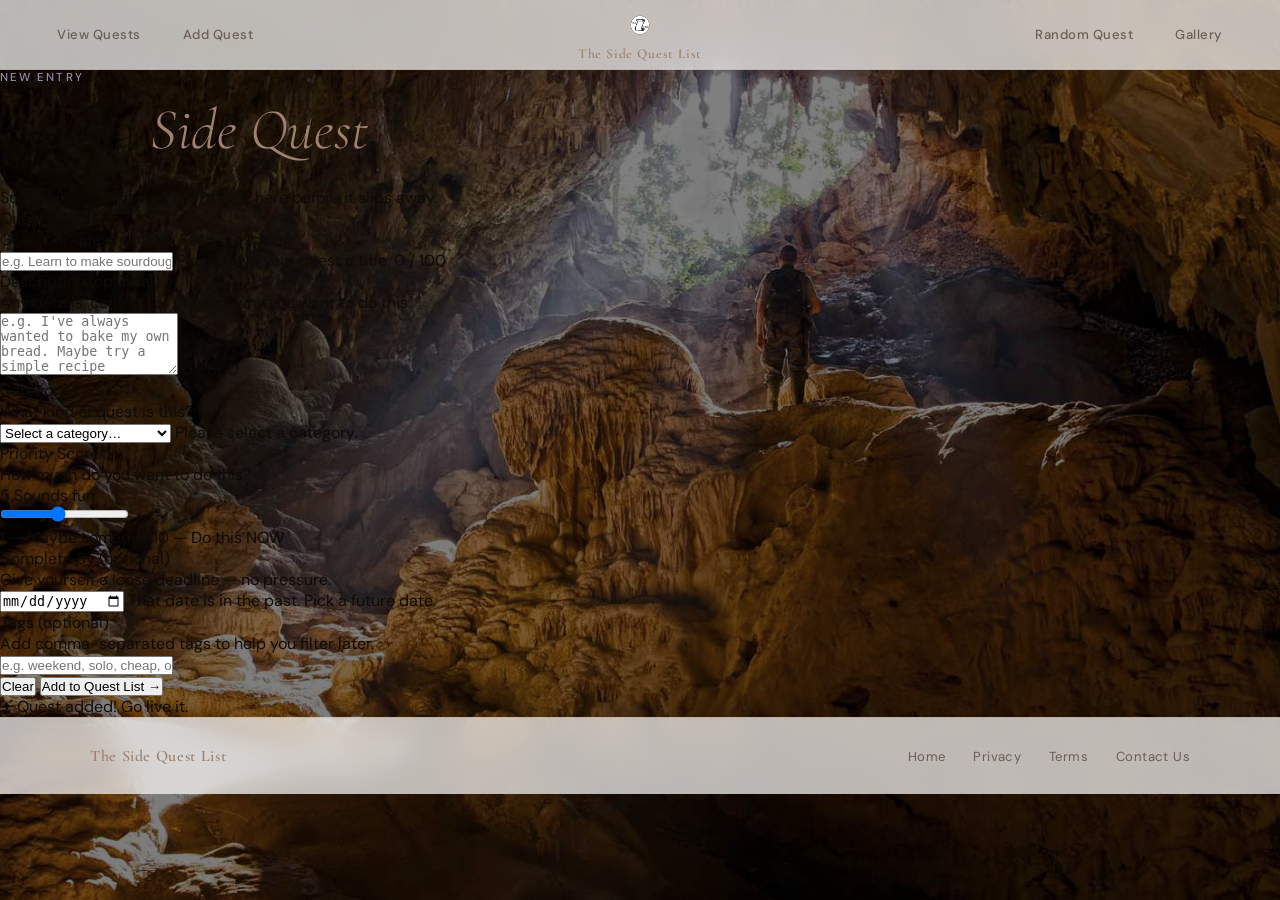
==== add_quest.html @ 1ba9413c "final push" ====
<!DOCTYPE html>
<html lang="en">
<head>
    <meta charset="UTF-8">
    <meta name="viewport" content="width=device-width, initial-scale=1.0">
    <title>Add a Side Quest — The Side Quest List</title>
    <link rel="preconnect" href="https://fonts.googleapis.com">
    <link rel="preconnect" href="https://fonts.gstatic.com" crossorigin>
    <link href="https://fonts.googleapis.com/css2?family=Cormorant+Garamond:ital,wght@0,300;0,400;0,600;1,300;1,400&family=DM+Sans:wght@300;400;500&display=swap" rel="stylesheet">
    <link rel="stylesheet" href="side_quest.css">
    <link rel="stylesheet" href="add_quest.css">
</head>
<body>

    
    <div class="bg-fixed"></div>

    
    <header class="navbar">
        <div class="nav-left">
            <a href="index.html">View Quests</a>
            <a href="add_quest.html" class="nav-active">Add Quest</a>
        </div>

        <div class="nav-logo">
            <img src="images/logo.png" alt="Side Quest List Logo">
            <span class="site-title">The Side Quest List</span>
        </div>

        <div class="nav-right">
            <a href="#">Random Quest</a>
            <a href="#">Gallery</a>
        </div>
    </header>

    <main>
        <section class="add-section">

            <!-- Page Header -->
            <div class="page-header">
                <p class="label-tag">New Entry</p>
                <h2>Add a <em>Side Quest</em></h2>
                <p class="header-sub">Something caught your eye? Log it here before it slips away.</p>
            </div>

            <!-- Form Card -->
            <div class="form-card">

                <form id="addQuestForm" novalidate>

                    <!-- TITLE -->
                    <div class="field-group">
                        <label for="title">Quest Title <span class="required">*</span></label>
                        <p class="field-hint">Give your quest a name. Keep it exciting.</p>
                        <input
                            type="text"
                            id="title"
                            name="title"
                            placeholder="e.g. Learn to make sourdough bread"
                            maxlength="100"
                            required
                        >
                        <span class="error-msg" id="title-error">Please give your quest a title.</span>
                        <span class="char-count" id="title-count">0 / 100</span>
                    </div>

                    <!-- DESCRIPTION -->
                    <div class="field-group">
                        <label for="description">Description <span class="optional">(optional)</span></label>
                        <p class="field-hint">Any details, context, or reasons why you want to do this.</p>
                        <textarea
                            id="description"
                            name="description"
                            placeholder="e.g. I've always wanted to bake my own bread. Maybe try a simple recipe first..."
                            rows="4"
                            maxlength="500"
                        ></textarea>
                        <span class="char-count" id="desc-count">0 / 500</span>
                    </div>

                    <!-- CATEGORY + PRIORITY ROW -->
                    <div class="field-row">

                        <div class="field-group">
                            <label for="category">Category <span class="required">*</span></label>
                            <p class="field-hint">What kind of quest is this?</p>
                            <select id="category" name="category" required>
                                <option value="" disabled selected>Select a category…</option>
                                <option value="adventure">🏔 Adventure & Outdoors</option>
                                <option value="food">🍜 Food & Cooking</option>
                                <option value="creative">🎨 Creative & Crafts</option>
                                <option value="social">👥 Social & People</option>
                                <option value="learning">📚 Learning & Skills</option>
                                <option value="travel">✈️ Travel & Places</option>
                                <option value="wellness">🧘 Wellness & Self-care</option>
                                <option value="entertainment">🎬 Entertainment</option>
                                <option value="other">✦ Other</option>
                            </select>
                            <span class="error-msg" id="category-error">Please select a category.</span>
                        </div>

                        <div class="field-group">
                            <label for="priority">Priority Score <span class="required">*</span></label>
                            <p class="field-hint">How much do you want to do this?</p>
                            <div class="priority-display">
                                <span class="priority-value" id="priority-value">5</span>
                                <span class="priority-label" id="priority-label">Sounds fun</span>
                            </div>
                            <input
                                type="range"
                                id="priority"
                                name="priority"
                                min="1"
                                max="10"
                                value="5"
                                class="priority-slider"
                            >
                            <div class="priority-scale">
                                <span>1 — Maybe someday</span>
                                <span>10 — Do this NOW</span>
                            </div>
                        </div>

                    </div>

                    <!-- COMPLETE BY DATE -->
                    <div class="field-group">
                        <label for="deadline">Complete By <span class="optional">(optional)</span></label>
                        <p class="field-hint">Give yourself a loose deadline — no pressure.</p>
                        <input
                            type="date"
                            id="deadline"
                            name="deadline"
                        >
                        <span class="error-msg" id="deadline-error">That date is in the past. Pick a future date.</span>
                    </div>

                    <!-- TAGS -->
                    <div class="field-group">
                        <label for="tags">Tags <span class="optional">(optional)</span></label>
                        <p class="field-hint">Add comma-separated tags to help you filter later.</p>
                        <input
                            type="text"
                            id="tags"
                            name="tags"
                            placeholder="e.g. weekend, solo, cheap, outdoors"
                        >
                    </div>

                    <!-- SUBMIT -->
                    <div class="form-footer">
                        <button type="reset" class="btn-secondary" id="clearBtn">Clear</button>
                        <button type="submit" class="btn-primary" id="submitBtn">
                            Add to Quest List →
                        </button>
                    </div>

                </form>

            </div>

            <!-- Success Toast -->
            <div class="toast" id="toast">
                <span class="toast-icon">✦</span>
                <span id="toast-msg">Quest added! Go live it.</span>
            </div>

        </section>
    </main>

    <footer>
        <div class="footer-inner">
            <span class="footer-brand">The Side Quest List</span>
            <nav class="footer-nav">
                <a href="index.html">Home</a>
                <a href="#">Privacy</a>
                <a href="#">Terms</a>
                <a href="#">Contact Us</a>
            </nav>
        </div>
    </footer>

    <script>
        // ── Character Counters ────────────────────────────────
        const titleInput = document.getElementById('title');
        const descInput  = document.getElementById('description');

        titleInput.addEventListener('input', () => {
            document.getElementById('title-count').textContent =
                `${titleInput.value.length} / 100`;
        });

        descInput.addEventListener('input', () => {
            document.getElementById('desc-count').textContent =
                `${descInput.value.length} / 500`;
        });

        // ── Priority Slider Labels ────────────────────────────
        const priorityLabels = {
            1:  'Maybe someday',
            2:  'Low key curious',
            3:  'On my radar',
            4:  'Would be nice',
            5:  'Sounds fun',
            6:  'Pretty keen',
            7:  'Really want this',
            8:  'High on the list',
            9:  'Almost urgent',
            10: 'DO THIS NOW'
        };

        const slider = document.getElementById('priority');
        slider.addEventListener('input', () => {
            const v = slider.value;
            document.getElementById('priority-value').textContent = v;
            document.getElementById('priority-label').textContent = priorityLabels[v];
            // Colour shift as priority rises
            const hue = 30 - (v - 1) * 2;
            document.getElementById('priority-value').style.color =
                v >= 8 ? 'var(--accent)' : v >= 5 ? 'var(--primary)' : 'var(--text-muted)';
        });

        // ── Form Validation & Submit ──────────────────────────
        const form = document.getElementById('addQuestForm');

        function showError(id, show) {
            document.getElementById(id).style.display = show ? 'block' : 'none';
        }

        function clearErrors() {
            document.querySelectorAll('.error-msg').forEach(e => e.style.display = 'none');
            document.querySelectorAll('.field-group input, .field-group select, .field-group textarea')
                .forEach(el => el.classList.remove('input-error'));
        }

        form.addEventListener('submit', (e) => {
            e.preventDefault();
            clearErrors();

            let valid = true;

            // Title required
            if (!titleInput.value.trim()) {
                showError('title-error', true);
                titleInput.classList.add('input-error');
                valid = false;
            }

            // Category required
            const cat = document.getElementById('category');
            if (!cat.value) {
                showError('category-error', true);
                cat.classList.add('input-error');
                valid = false;
            }

            // Date must be future if filled
            const deadline = document.getElementById('deadline');
            if (deadline.value) {
                const picked = new Date(deadline.value);
                const today  = new Date();
                today.setHours(0, 0, 0, 0);
                if (picked < today) {
                    showError('deadline-error', true);
                    deadline.classList.add('input-error');
                    valid = false;
                }
            }

            if (valid) {
                showToast(`"${titleInput.value.trim()}" added to your quest list!`);
                form.reset();
                document.getElementById('title-count').textContent  = '0 / 100';
                document.getElementById('desc-count').textContent   = '0 / 500';
                document.getElementById('priority-value').textContent = '5';
                document.getElementById('priority-label').textContent = 'Sounds fun';
            }
        });

        // Clear button also resets counters
        document.getElementById('clearBtn').addEventListener('click', () => {
            setTimeout(() => {
                document.getElementById('title-count').textContent  = '0 / 100';
                document.getElementById('desc-count').textContent   = '0 / 500';
                document.getElementById('priority-value').textContent = '5';
                document.getElementById('priority-label').textContent = 'Sounds fun';
                clearErrors();
            }, 0);
        });

        // ── Toast ─────────────────────────────────────────────
        function showToast(msg) {
            const toast = document.getElementById('toast');
            document.getElementById('toast-msg').textContent = msg;
            toast.classList.add('toast-show');
            setTimeout(() => toast.classList.remove('toast-show'), 3500);
        }
    </script>

</body>
</html>
---- side_quest.css ----
:root {
    --text:        #0e0b09;
    --background:  #fcfbfa;
    --primary:     #9e816e;
    --secondary:   #abc3c7;
    --accent:      #8f8db2;

    --text-muted:  #6b5e56;
    --card-bg:     rgba(252, 251, 250, 0.82);
    --card-border: rgba(158, 129, 110, 0.18);

    --font-display: 'Cormorant Garamond', Georgia, serif;
    --font-body:    'DM Sans', sans-serif;
}
*, *::before, *::after {
    box-sizing: border-box;
    margin: 0;
    padding: 0;
}

html {
    scroll-behavior: smooth;
}
body {
    font-family: var(--font-body);
    color: var(--text);
    background: var(--background);
    min-height: 100vh;
    overflow-x: hidden;
}
.bg-fixed {
    position: fixed;
    inset: 0;
    z-index: 0;
    background-image: url("images/bg.jpg");
    background-size: cover;
    background-position: center;
    background-repeat: no-repeat;
    filter: brightness(0.50) saturate(0.85);
}
.bg-fixed::after {
    content: '';
    position: absolute;
    inset: 0;
}


.navbar {
    position: fixed;
    top: 0;
    left: 0;
    right: 0;
    z-index: 100;
    display: grid;
    grid-template-columns: 1fr auto 1fr;
    align-items: center;
    gap: 20px;
    padding: 0 40px;
    height: 70px;
    background: rgba(252, 251, 250, 0.72);
    backdrop-filter: blur(14px);
    -webkit-backdrop-filter: blur(14px);
    border-bottom: 1px solid var(--card-border);
}
.nav-logo {
    display: flex;
    flex-direction: column;
    align-items: center;
    gap: 2px;
    text-decoration: none;
}
.nav-logo img {
    width: 36px;
    height: 36px;
    object-fit: contain;
}
.site-title {
    font-family: var(--font-display);
    font-size: 0.85rem;
    font-weight: 600;
    letter-spacing: 0.06em;
    color: var(--primary);
    white-space: nowrap;
}
.nav-left {
    display: flex;
    gap: 8px;
    justify-content: flex-start;
}
.nav-right {
    display: flex;
    gap: 8px;
    justify-content: flex-end;
}
.navbar a {
    font-family: var(--font-body);
    font-size: 0.82rem;
    font-weight: 500;
    letter-spacing: 0.04em;
    color: var(--text-muted);
    text-decoration: none;
    padding: 6px 16px;
    border: 1px solid transparent;
    transition: all 0.25s ease;
}
.navbar a:hover {
    color: var(--primary);
    border-color: var(--card-border);
    background: rgba(158, 129, 110, 0.08);
}
main {
    position: relative;
    z-index: 1;
    padding-top: 70px; 
}
.section {
    padding: 90px 60px;
}
.label-tag {
    font-family: var(--font-body);
    font-size: 0.72rem;
    font-weight: 500;
    letter-spacing: 0.18em;
    text-transform: uppercase;
    color: var(--accent);
    margin-bottom: 12px;
}
.label-tag.center {
    text-align: center;
}
h2 {
    font-family: var(--font-display);
    font-size: clamp(2.4rem, 5vw, 3.6rem);
    font-weight: 300;
    line-height: 1.15;
    color: var(--text);
    margin-bottom: 24px;
}
h2 em {
    font-style: italic;
    color: var(--primary);
}
.section-heading {
    text-align: center;
    margin-bottom: 56px;
}
.body-text {
    font-size: 1rem;
    line-height: 1.8;
    color: var(--text-muted);
    margin-bottom: 16px;
    max-width: 480px;
}
.body-text em {
    color: var(--primary);
    font-style: italic;
}
.cta-btn {
    display: inline-block;
    margin-top: 12px;
    padding: 13px 32px;
    font-family: var(--font-body);
    font-size: 0.88rem;
    font-weight: 500;
    letter-spacing: 0.06em;
    color: var(--background);
    background: var(--primary);
    text-decoration: none;
    transition: all 0.3s ease;
    box-shadow: 0 4px 20px rgba(158, 129, 110, 0.25);
}
.cta-btn:hover {
    background: var(--accent);
    transform: translateY(-2px);
    box-shadow: 0 8px 28px rgba(143, 141, 178, 0.3);
}
.about-section {
    min-height: calc(100vh - 70px);
    display: flex;
    align-items: center;
}
.about-inner {
    display: grid;
    grid-template-columns: 1fr 1fr;
    gap: 80px;
    align-items: center;
    max-width: 1100px;
    margin: 0 auto;
    width: 100%;
    background: var(--card-bg);
    backdrop-filter: blur(20px);
    -webkit-backdrop-filter: blur(20px);
    border: 1px solid var(--card-border);
    padding: 60px 64px;
    box-shadow: 0 8px 60px rgba(14, 11, 9, 0.06);
}
.about-visual {
    display: flex;
    justify-content: center;
    align-items: center;
}
.photo-frame {
    position: relative;
    width: 100%;
    max-width: 380px;
}
.photo-frame img {
    width: 100%;
    aspect-ratio: 4/5;
    object-fit: cover;
    display: block;
    position: relative;
    z-index: 1;
}
.frame-accent {
    position: absolute;
    inset: -14px -14px 14px 14px;
    border: 2px solid var(--secondary);
    z-index: 0;
    opacity: 0.6;
}
.features-section {
    background: rgba(171, 195, 199, 0.12);
    backdrop-filter: blur(8px);
    -webkit-backdrop-filter: blur(8px);
    border-top: 1px solid var(--card-border);
    border-bottom: 1px solid var(--card-border);
}
.features-grid {
    display: grid;
    grid-template-columns: repeat(4, 1fr);
    gap: 24px;
    max-width: 1100px;
    margin: 0 auto;
}
.feature-card {
    background: var(--card-bg);
    backdrop-filter: blur(16px);
    -webkit-backdrop-filter: blur(16px);
    border: 1px solid var(--card-border);
    padding: 36px 28px;
    text-align: center;
    text-decoration: none;
    color: var(--text);
    transition: all 0.3s ease;
    display: flex;
    flex-direction: column;
    align-items: center;
    gap: 12px;
}
.feature-card:hover {
    transform: translateY(-6px);
    box-shadow: 0 16px 48px rgba(14, 11, 9, 0.10);
    border-color: rgba(158, 129, 110, 0.35);
}
.feature-icon {
    width: 72px;
    height: 72px;
    background: rgba(158, 129, 110, 0.1);
    border: 1.5px solid rgba(158, 129, 110, 0.2);
    display: flex;
    align-items: center;
    justify-content: center;
    margin-bottom: 4px;
    transition: all 0.3s ease;
}
.feature-card:hover .feature-icon {
    background: rgba(143, 141, 178, 0.15);
    border-color: rgba(143, 141, 178, 0.35);
}
.feature-icon img {
    width: 40px;
    height: 40px;
    object-fit: contain;
}
.feature-card h3 {
    font-family: var(--font-display);
    font-size: 1.2rem;
    font-weight: 600;
    color: var(--text);
    margin: 0;
}
.feature-card p {
    font-size: 0.88rem;
    line-height: 1.6;
    color: var(--text-muted);
    margin: 0;
}
.video-section {
    padding: 100px 60px;
}
.video-inner {
    display: grid;
    grid-template-columns: 1fr 1.4fr;
    gap: 80px;
    align-items: center;
    max-width: 1100px;
    margin: 0 auto;
    background: var(--card-bg);
    backdrop-filter: blur(20px);
    -webkit-backdrop-filter: blur(20px);
    border: 1px solid var(--card-border);
    padding: 60px 64px;
    box-shadow: 0 8px 60px rgba(14, 11, 9, 0.06);
}
.video-frame video {
    width: 100%;
    display: block;
    box-shadow: 0 8px 32px rgba(14, 11, 9, 0.12);
}
footer {
    position: relative;
    z-index: 1;
    background: rgba(252, 251, 250, 0.72);
    backdrop-filter: blur(14px);
    -webkit-backdrop-filter: blur(14px);
    border-top: 1px solid var(--card-border);
    padding: 28px 60px;
}
.footer-inner {
    display: flex;
    align-items: center;
    justify-content: space-between;
    max-width: 1100px;
    margin: 0 auto;
}
.footer-brand {
    font-family: var(--font-display);
    font-size: 1rem;
    font-weight: 600;
    color: var(--primary);
    letter-spacing: 0.04em;
}
.footer-nav {
    display: flex;
    gap: 28px;
}
.footer-nav a {
    font-size: 0.82rem;
    color: var(--text-muted);
    text-decoration: none;
    letter-spacing: 0.03em;
    transition: color 0.2s ease;
}
.footer-nav a:hover {
    color: var(--primary);
}
@media (max-width: 900px) {
    .navbar {
        padding: 0 20px;
    }
    .section {
        padding: 60px 24px;
    }
    .about-inner,
    .video-inner {
        grid-template-columns: 1fr;
        padding: 40px 32px;
        gap: 40px;
    }
    .features-grid {
        grid-template-columns: repeat(2, 1fr);
    }
    .about-visual {
        order: -1;
    }
    .photo-frame {
        max-width: 280px;
        margin: 0 auto;
    }
    footer {
        padding: 24px;
    }
    .footer-inner {
        flex-direction: column;
        gap: 16px;
        text-align: center;
    }
}
@media (max-width: 560px) {
    .navbar {
        grid-template-columns: 1fr auto 1fr;
        height: 60px;
        padding: 0 12px;
    }
    .navbar a {
        font-size: 0.75rem;
        padding: 5px 10px;
    }
    .site-title {
        font-size: 0.72rem;
    }
    .features-grid {
        grid-template-columns: 1fr 1fr;
        gap: 14px;
    }
    .feature-card {
        padding: 24px 16px;
    }
}
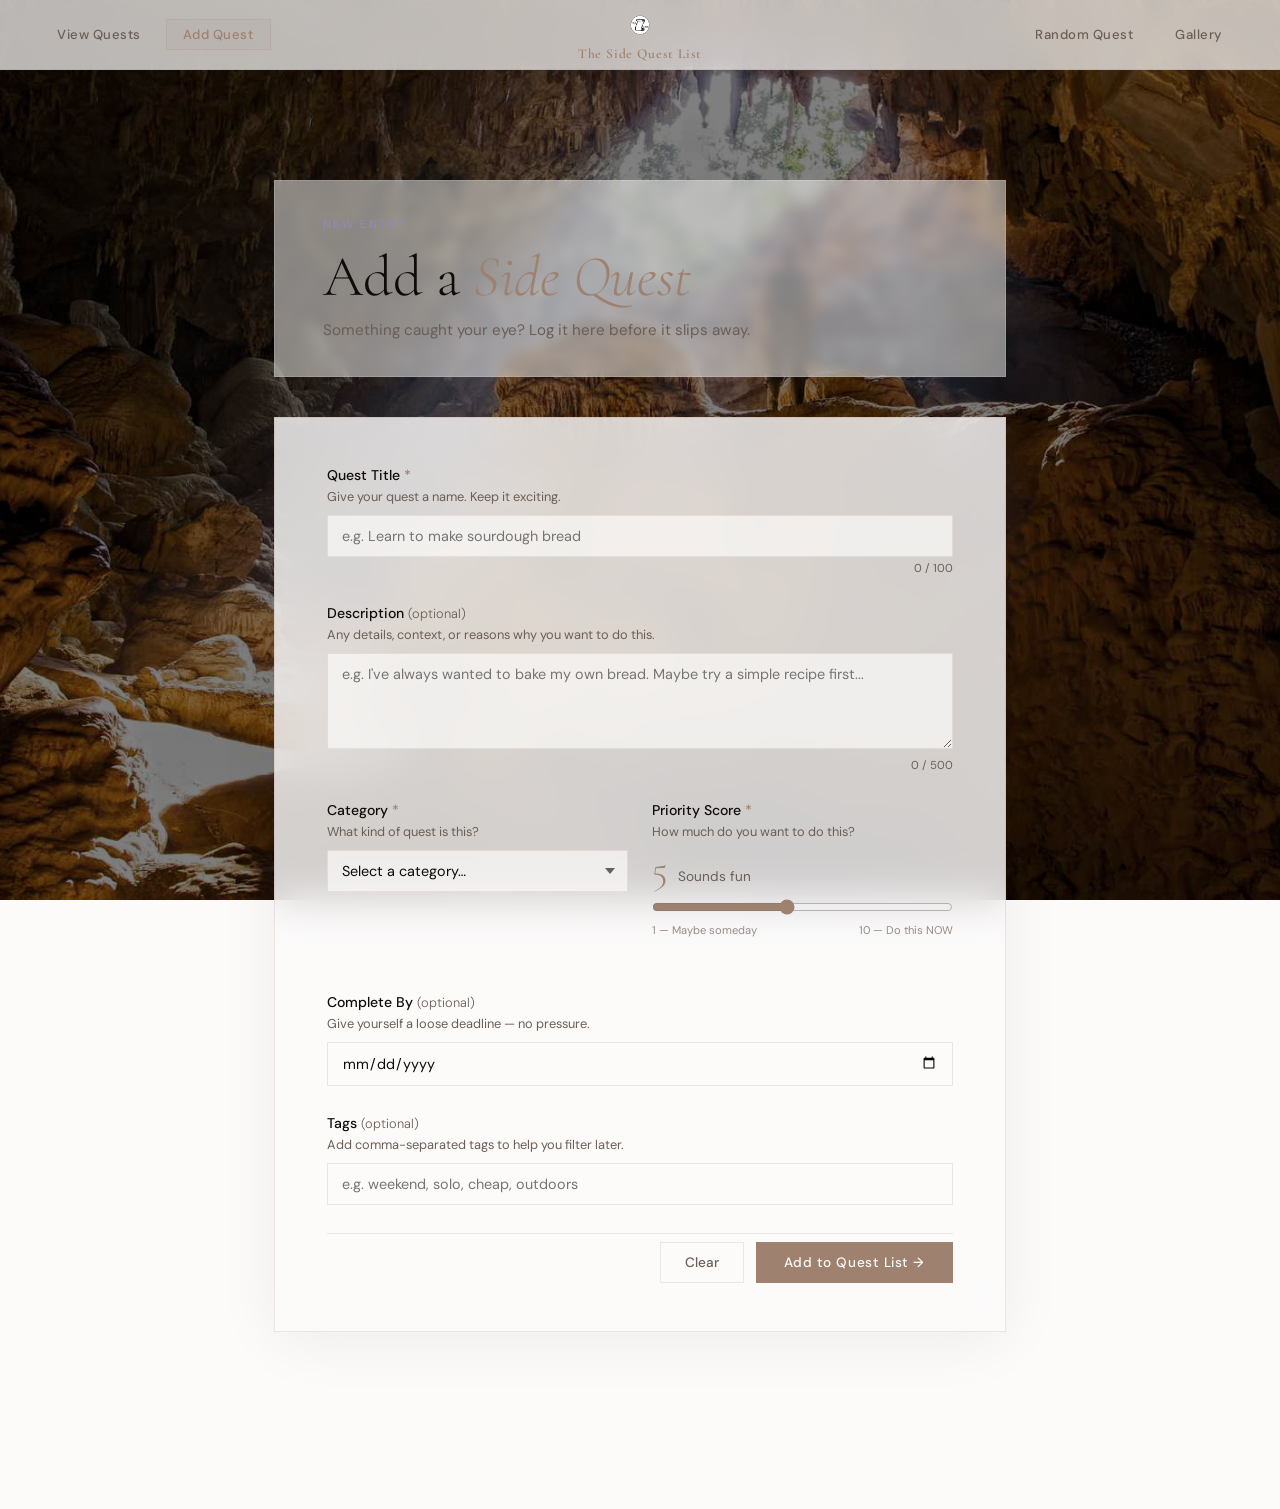
==== commit 79416e45: "bunch of new changes no video yet" ====
--- a/add_quest.html
+++ b/add_quest.html
@@ -3,6 +3,7 @@
 <head>
     <meta charset="UTF-8">
     <meta name="viewport" content="width=device-width, initial-scale=1.0">
+    <meta name="description" content="Side Quest List: add your own side quests here!">
     <title>Add a Side Quest — The Side Quest List</title>
     <link rel="preconnect" href="https://fonts.googleapis.com">
     <link rel="preconnect" href="https://fonts.gstatic.com" crossorigin>
@@ -11,14 +12,12 @@
     <link rel="stylesheet" href="add_quest.css">
 </head>
 <body>
-
-    
     <div class="bg-fixed"></div>
 
     
     <header class="navbar">
         <div class="nav-left">
-            <a href="index.html">View Quests</a>
+            <a href="view_quest.html">View Quests</a>
             <a href="add_quest.html" class="nav-active">Add Quest</a>
         </div>
 
@@ -28,19 +27,20 @@
         </div>
 
         <div class="nav-right">
-            <a href="#">Random Quest</a>
-            <a href="#">Gallery</a>
+            <a href="random_quest.html">Random Quest</a>
+            <a href="gallery.html">Gallery</a>
         </div>
     </header>
-
     <main>
         <section class="add-section">
 
             <!-- Page Header -->
             <div class="page-header">
-                <p class="label-tag">New Entry</p>
-                <h2>Add a <em>Side Quest</em></h2>
-                <p class="header-sub">Something caught your eye? Log it here before it slips away.</p>
+                <div class="text-panel">
+                    <p class="label-tag">New Entry</p>
+                    <h2>Add a <em>Side Quest</em></h2>
+                    <p class="header-sub">Something caught your eye? Log it here before it slips away.</p>
+                </div>
             </div>
 
             <!-- Form Card -->
@@ -172,6 +172,7 @@
         <div class="footer-inner">
             <span class="footer-brand">The Side Quest List</span>
             <nav class="footer-nav">
+                <a href="#">sidequestlist@email.com</a>
                 <a href="index.html">Home</a>
                 <a href="#">Privacy</a>
                 <a href="#">Terms</a>
@@ -268,10 +269,31 @@
             }
 
             if (valid) {
-                showToast(`"${titleInput.value.trim()}" added to your quest list!`);
+                // Build the quest object
+                const newQuest = {
+                    id:          'q' + Date.now(),
+                    title:       titleInput.value.trim(),
+                    description: document.getElementById('description').value.trim(),
+                    category:    document.getElementById('category').value,
+                    priority:    parseInt(document.getElementById('priority').value),
+                    deadline:    document.getElementById('deadline').value,
+                    tags:        document.getElementById('tags').value
+                                    .split(',')
+                                    .map(t => t.trim())
+                                    .filter(t => t.length > 0),
+                    dateAdded:   new Date().toISOString(),
+                    completed:   false
+                };
+
+                // Save to localStorage
+                const existing = JSON.parse(localStorage.getItem('sideQuests') || '[]');
+                existing.push(newQuest);
+                localStorage.setItem('sideQuests', JSON.stringify(existing));
+
+                showToast(`"${newQuest.title}" added to your quest list!`);
                 form.reset();
-                document.getElementById('title-count').textContent  = '0 / 100';
-                document.getElementById('desc-count').textContent   = '0 / 500';
+                document.getElementById('title-count').textContent    = '0 / 100';
+                document.getElementById('desc-count').textContent     = '0 / 500';
                 document.getElementById('priority-value').textContent = '5';
                 document.getElementById('priority-label').textContent = 'Sounds fun';
             }
--- a/side_quest.css
+++ b/side_quest.css
@@ -397,4 +397,577 @@
     .feature-card {
         padding: 24px 16px;
     }
-}+}
+.random-section {
+    min-height: calc(100vh - 70px);
+    display: flex;
+    flex-direction: column;
+    align-items: center;
+    justify-content: flex-start;
+    padding: 130px 24px 100px;
+}
+.rq-header {
+    text-align: center;
+    margin-bottom: 56px;
+    max-width: 600px;
+}
+.rq-header h2 {
+    font-family: var(--font-display);
+    font-size: clamp(2.4rem, 5vw, 3.6rem);
+    font-weight: 300;
+    line-height: 1.15;
+    color: var(--text);
+    margin-bottom: 20px;
+}
+.rq-header h2 em { font-style: italic; color: var(--primary); }
+.spacebar-hint {
+    display: flex;
+    flex-direction: column;
+    align-items: center;
+    gap: 20px;
+    margin-bottom: 56px;
+}
+.hint-text { font-family: var(--font-body); font-size: 1rem; color: var(--text-muted); text-align: center; }
+.key-wrapper { display: flex; flex-direction: column; align-items: center; gap: 10px; }
+.key {
+    font-family: var(--font-body);
+    font-size: 0.78rem;
+    font-weight: 500;
+    letter-spacing: 0.14em;
+    text-transform: uppercase;
+    color: var(--text-muted);
+    background: var(--card-bg);
+    border: 1px solid var(--card-border);
+    padding: 10px 48px;
+    box-shadow: 0 3px 0 rgba(158,129,110,0.25);
+    backdrop-filter: blur(12px);
+    -webkit-backdrop-filter: blur(12px);
+    transition: all 0.1s ease;
+    cursor: default;
+    user-select: none;
+}
+.key.pressed { transform: translateY(2px); box-shadow: 0 1px 0 rgba(158,129,110,0.2); }
+.or-divider { font-family: var(--font-body); font-size: 0.72rem; letter-spacing: 0.1em; text-transform: uppercase; color: var(--text-muted); opacity: 0.5; }
+.btn-roll {
+    font-family: var(--font-body);
+    font-size: 0.85rem;
+    font-weight: 500;
+    letter-spacing: 0.06em;
+    color: var(--background);
+    background: var(--primary);
+    border: none;
+    padding: 13px 36px;
+    cursor: pointer;
+    transition: all 0.25s ease;
+    box-shadow: 0 4px 20px rgba(158,129,110,0.25);
+}
+.btn-roll:hover { background: var(--accent); transform: translateY(-2px); }
+.btn-roll:active { transform: translateY(0); }
+.result-area { width: 100%; max-width: 640px; }
+.idle-ring {
+    display: flex;
+    flex-direction: column;
+    align-items: center;
+    gap: 16px;
+    padding: 60px 40px;
+    border: 1px dashed rgba(158,129,110,0.3);
+    background: var(--card-bg);
+    backdrop-filter: blur(12px);
+    -webkit-backdrop-filter: blur(12px);
+    animation: idle-pulse 3s ease-in-out infinite;
+}
+@keyframes idle-pulse {
+    0%, 100% { border-color: rgba(158,129,110,0.2); }
+    50%       { border-color: rgba(158,129,110,0.5); }
+}
+.idle-icon { font-family: var(--font-display); font-size: 2.4rem; color: var(--primary); opacity: 0.35; line-height: 1; }
+.idle-label { font-family: var(--font-body); font-size: 0.88rem; color: var(--text-muted); opacity: 0.7; text-align: center; }
+.quest-result-card {
+    background: var(--card-bg);
+    backdrop-filter: blur(20px);
+    -webkit-backdrop-filter: blur(20px);
+    border: 1px solid var(--card-border);
+    padding: 44px 48px;
+    position: relative;
+    overflow: hidden;
+    animation: card-in 0.45s cubic-bezier(0.22,1,0.36,1) both;
+}
+@keyframes card-in {
+    from { opacity: 0; transform: translateY(18px) scale(0.98); }
+    to   { opacity: 1; transform: translateY(0) scale(1); }
+}
+.priority-stripe-top { position: absolute; top: 0; left: 0; right: 0; height: 3px; background: var(--primary); opacity: 0.45; }
+.priority-stripe-top.high   { background: var(--accent); opacity: 0.65; }
+.priority-stripe-top.urgent { background: #c17f5a; opacity: 0.8; }
+.result-card-top { display: flex; align-items: center; justify-content: space-between; margin-bottom: 20px; }
+.cat-badge {
+    font-family: var(--font-body);
+    font-size: 0.68rem;
+    font-weight: 500;
+    letter-spacing: 0.1em;
+    text-transform: uppercase;
+    color: var(--accent);
+    background: rgba(143,141,178,0.1);
+    border: 1px solid rgba(143,141,178,0.2);
+    padding: 3px 12px;
+}
+.priority-badge { 
+    font-family: var(--font-body); 
+    font-size: 0.75rem; font-weight: 500; 
+    color: var(--primary); 
+}
+.result-title { font-family: var(--font-display); font-size: clamp(1.8rem,4vw,2.6rem); font-weight: 400; line-height: 1.2; color: var(--text); margin-bottom: 20px; }
+.result-description { font-family: var(--font-body); font-size: 0.95rem; line-height: 1.75; color: var(--text-muted); margin-bottom: 24px; }
+.result-meta { display: flex; flex-wrap: wrap; gap: 10px; padding-top: 20px; border-top: 1px solid var(--card-border); margin-bottom: 28px; }
+.meta-item { font-family: var(--font-body); font-size: 0.78rem; color: var(--text-muted); background: rgba(158,129,110,0.07); border: 1px solid var(--card-border); padding: 4px 12px; }
+.meta-item span { color: var(--primary); font-weight: 500; }
+.result-tags { display: flex; flex-wrap: wrap; gap: 6px; margin-bottom: 28px; }
+.tag { font-size: 0.72rem; font-family: var(--font-body); color: var(--text-muted); background: rgba(158,129,110,0.07); border: 1px solid var(--card-border); padding: 3px 10px; }
+.result-card-footer { display: flex; align-items: center; justify-content: space-between; flex-wrap: wrap; gap: 12px; }
+.roll-again-hint { font-family: var(--font-body); font-size: 0.78rem; color: var(--text-muted); opacity: 0.7; }
+.btn-again { font-family: var(--font-body); font-size: 0.8rem; font-weight: 500; letter-spacing: 0.04em; color: var(--primary); background: transparent; border: 1px solid rgba(158,129,110,0.35); padding: 8px 22px; cursor: pointer; transition: all 0.2s; }
+.btn-again:hover { background: var(--primary); color: var(--background); }
+.empty-result { background: var(--card-bg); backdrop-filter: blur(12px); -webkit-backdrop-filter: blur(12px); border: 1px dashed var(--card-border); padding: 56px 40px; text-align: center; animation: card-in 0.4s ease both; }
+.empty-result h3 { font-family: var(--font-display); font-size: 1.8rem; font-weight: 300; color: var(--text-muted); margin-bottom: 10px; }
+.empty-result p { font-family: var(--font-body); font-size: 0.9rem; color: var(--text-muted); margin-bottom: 24px; }
+.empty-result a { display: inline-block; padding: 11px 28px; font-family: var(--font-body); font-size: 0.85rem; font-weight: 500; color: var(--background); background: var(--primary); text-decoration: none; transition: background 0.2s; }
+.empty-result a:hover { background: var(--accent); }
+.roll-counter { margin-top: 28px; font-family: var(--font-body); font-size: 0.75rem; color: var(--text-muted); opacity: 0; text-align: center; transition: opacity 0.4s; }
+.roll-counter.visible { opacity: 0.6; }
+@media (max-width: 640px) {
+    .quest-result-card { padding: 32px 24px; }
+    .result-card-footer { flex-direction: column; align-items: flex-start; }
+}
+
+.gallery-section {
+    max-width: 1200px;
+    margin: 0 auto;
+    padding: 130px 60px 100px;
+}
+.gl-header {
+    text-align: center;
+    margin-bottom: 56px;
+    max-width: 600px;
+    margin-left: auto;
+    margin-right: auto;
+}
+.gl-header h2 {
+    font-family: var(--font-display);
+    font-size: clamp(2.4rem, 5vw, 3.6rem);
+    font-weight: 300;
+    line-height: 1.15;
+    color: var(--text);
+    margin-bottom: 20px;
+}
+.gl-header h2 em { font-style: italic; color: var(--primary); }
+
+/* Gallery grid */
+.gl-grid {
+    display: grid;
+    grid-template-columns: repeat(auto-fill, minmax(300px, 1fr));
+    gap: 24px;
+    margin-bottom: 72px;
+}
+.gl-card {
+    background: var(--card-bg);
+    backdrop-filter: blur(16px);
+    -webkit-backdrop-filter: blur(16px);
+    border: 1px solid var(--card-border);
+    display: flex;
+    flex-direction: column;
+    transition: all 0.3s ease;
+}
+.gl-card:hover {
+    transform: translateY(-4px);
+    box-shadow: 0 12px 40px rgba(14,11,9,0.10);
+    border-color: rgba(158,129,110,0.32);
+}
+.gl-photo img {
+    width: 100%;
+    aspect-ratio: 4/3;
+    object-fit: cover;
+    display: block;
+}
+.gl-photo-placeholder {
+    width: 100%;
+    aspect-ratio: 4/3;
+    background: rgba(158,129,110,0.07);
+    border-bottom: 1px solid var(--card-border);
+    display: flex;
+    align-items: center;
+    justify-content: center;
+    font-family: var(--font-display);
+    font-size: 2rem;
+    color: var(--primary);
+    opacity: 0.3;
+}
+.gl-card-body { padding: 24px; display: flex; flex-direction: column; gap: 10px; flex: 1; }
+.gl-card-top { display: flex; align-items: center; justify-content: space-between; }
+.gl-date { font-family: var(--font-body); font-size: 0.75rem; color: var(--text-muted); }
+.gl-title { font-family: var(--font-display); font-size: 1.25rem; font-weight: 600; color: var(--text); line-height: 1.3; }
+.gl-reflection { font-family: var(--font-body); font-size: 0.85rem; line-height: 1.65; color: var(--text-muted); font-style: italic; }
+.gl-no-reflection { font-family: var(--font-body); font-size: 0.82rem; color: var(--text-muted); opacity: 0.5; }
+.gl-edit-btn {
+    margin-top: auto;
+    font-family: var(--font-body);
+    font-size: 0.78rem;
+    font-weight: 500;
+    letter-spacing: 0.04em;
+    color: var(--primary);
+    background: transparent;
+    border: 1px solid rgba(158,129,110,0.3);
+    padding: 7px 16px;
+    cursor: pointer;
+    transition: all 0.2s;
+    align-self: flex-start;
+}
+.gl-edit-btn:hover { background: var(--primary); color: var(--background); }
+
+
+.gl-empty {
+    grid-column: 1 / -1;
+    text-align: center;
+    padding: 80px 40px;
+    background: var(--card-bg);
+    backdrop-filter: blur(16px);
+    border: 1px dashed var(--card-border);
+}
+.gl-empty h3 { font-family: var(--font-display); font-size: 1.8rem; font-weight: 300; color: var(--text-muted); margin-bottom: 10px; }
+.gl-empty p { font-family: var(--font-body); font-size: 0.9rem; color: var(--text-muted); margin-bottom: 24px; }
+.gl-empty a { display: inline-block; padding: 11px 28px; font-family: var(--font-body); font-size: 0.85rem; font-weight: 500; color: var(--background); background: var(--primary); text-decoration: none; transition: background 0.2s; }
+.gl-empty a:hover { background: var(--accent); }
+
+
+.thoughts-section { margin-top: 24px; }
+.thoughts-heading {
+    font-family: var(--font-display);
+    font-size: clamp(1.8rem, 3vw, 2.4rem);
+    font-weight: 300;
+    color: var(--text);
+    margin-bottom: 8px;
+}
+.thoughts-heading em { font-style: italic; color: var(--primary); }
+.thoughts-sub { font-family: var(--font-body); font-size: 0.9rem; color: var(--text-muted); margin-bottom: 28px; }
+.table-wrap { overflow-x: auto; }
+.thoughts-table {
+    width: 100%;
+    border-collapse: collapse;
+    font-family: var(--font-body);
+    font-size: 0.88rem;
+}
+.thoughts-table th {
+    text-align: left;
+    font-weight: 500;
+    font-size: 0.72rem;
+    letter-spacing: 0.12em;
+    text-transform: uppercase;
+    color: var(--accent);
+    padding: 12px 20px;
+    background: rgba(143,141,178,0.08);
+    border: 1px solid var(--card-border);
+}
+.thoughts-table td {
+    padding: 14px 20px;
+    vertical-align: top;
+    color: var(--text-muted);
+    border: 1px solid var(--card-border);
+    background: var(--card-bg);
+    line-height: 1.6;
+}
+.thoughts-table td:first-child { white-space: nowrap; color: var(--primary); font-weight: 500; width: 140px; }
+.thoughts-table td:nth-child(2) { color: var(--text); font-weight: 400; width: 220px; }
+.thoughts-table tr:hover td { background: rgba(158,129,110,0.04); }
+
+
+.modal-backdrop {
+    position: fixed;
+    inset: 0;
+    background: rgba(14,11,9,0.55);
+    backdrop-filter: blur(4px);
+    -webkit-backdrop-filter: blur(4px);
+    z-index: 200;
+    display: none;
+    align-items: center;
+    justify-content: center;
+    padding: 24px;
+}
+.modal-backdrop.open { display: flex; }
+.modal-card {
+    background: var(--background);
+    border: 1px solid var(--card-border);
+    padding: 40px 44px;
+    max-width: 520px;
+    width: 100%;
+    position: relative;
+    max-height: 90vh;
+    overflow-y: auto;
+}
+.modal-close {
+    position: absolute;
+    top: 16px;
+    right: 20px;
+    background: transparent;
+    border: none;
+    font-size: 1rem;
+    color: var(--text-muted);
+    cursor: pointer;
+    transition: color 0.2s;
+}
+.modal-close:hover { color: var(--text); }
+.modal-title { font-family: var(--font-display); font-size: 1.5rem; font-weight: 400; color: var(--text); margin-bottom: 28px; }
+.modal-label { font-family: var(--font-body); font-size: 0.85rem; font-weight: 500; color: var(--text); display: block; margin-bottom: 4px; }
+.modal-hint { font-family: var(--font-body); font-size: 0.8rem; color: var(--text-muted); margin-bottom: 10px; }
+.field-group { margin-bottom: 24px; }
+.photo-input {
+    font-family: var(--font-body);
+    font-size: 0.82rem;
+    color: var(--text-muted);
+    width: 100%;
+    padding: 8px 0;
+    cursor: pointer;
+}
+.photo-preview-wrap { margin-top: 12px; }
+.photo-preview-wrap img { width: 100%; max-height: 220px; object-fit: cover; display: block; border: 1px solid var(--card-border); }
+.btn-remove-photo {
+    font-family: var(--font-body);
+    font-size: 0.75rem;
+    color: var(--text-muted);
+    background: transparent;
+    border: none;
+    cursor: pointer;
+    margin-top: 6px;
+    padding: 0;
+    text-decoration: underline;
+    transition: color 0.2s;
+}
+.btn-remove-photo:hover { color: #b86a4b; }
+.modal-footer { display: flex; justify-content: flex-end; gap: 12px; margin-top: 8px; }
+.btn-primary {
+    font-family: var(--font-body);
+    font-size: 0.85rem;
+    font-weight: 500;
+    letter-spacing: 0.04em;
+    color: var(--background);
+    background: var(--primary);
+    border: none;
+    padding: 11px 28px;
+    cursor: pointer;
+    transition: background 0.2s;
+}
+.btn-primary:hover { background: var(--accent); }
+.btn-secondary {
+    font-family: var(--font-body);
+    font-size: 0.85rem;
+    font-weight: 500;
+    color: var(--text-muted);
+    background: transparent;
+    border: 1px solid var(--card-border);
+    padding: 11px 24px;
+    cursor: pointer;
+    transition: all 0.2s;
+}
+.btn-secondary:hover { border-color: var(--primary); color: var(--primary); }
+.char-count { font-family: var(--font-body); font-size: 0.72rem; color: var(--text-muted); display: block; text-align: right; margin-top: 4px; }
+.optional { color: var(--text-muted); font-weight: 300; font-size: 0.8rem; }
+
+
+.toast {
+    position: fixed;
+    bottom: 32px;
+    left: 50%;
+    transform: translateX(-50%) translateY(80px);
+    background: var(--text);
+    color: var(--background);
+    font-family: var(--font-body);
+    font-size: 0.85rem;
+    padding: 12px 24px;
+    opacity: 0;
+    transition: all 0.4s cubic-bezier(0.34, 1.56, 0.64, 1);
+    z-index: 300;
+    white-space: nowrap;
+}
+.toast.toast-show { opacity: 1; transform: translateX(-50%) translateY(0); }
+
+
+@media (max-width: 900px) {
+    .gallery-section { padding: 110px 24px 80px; }
+    .modal-card { padding: 32px 24px; }
+}
+@media (max-width: 560px) {
+    .gl-grid { grid-template-columns: 1fr; }
+    .thoughts-table th, .thoughts-table td { padding: 10px 12px; }
+}
+
+
+.add-section {
+    max-width: 780px;
+    margin: 0 auto;
+    padding: 110px 24px 100px;
+}
+.page-header {
+    margin-bottom: 40px;
+}
+.page-header h2 {
+    font-family: var(--font-display);
+    font-size: clamp(2.4rem, 5vw, 3.6rem);
+    font-weight: 300;
+    line-height: 1.15;
+    color: var(--text);
+    margin-bottom: 10px;
+}
+.page-header h2 em { font-style: italic; color: var(--primary); }
+.header-sub { font-family: var(--font-body); font-size: 0.95rem; color: var(--text-muted); }
+.form-card {
+    background: var(--card-bg);
+    backdrop-filter: blur(20px);
+    -webkit-backdrop-filter: blur(20px);
+    border: 1px solid var(--card-border);
+    padding: 48px 52px;
+    box-shadow: 0 8px 60px rgba(14,11,9,0.06);
+}
+.field-group { margin-bottom: 28px; }
+.field-group label {
+    font-family: var(--font-body);
+    font-size: 0.88rem;
+    font-weight: 500;
+    color: var(--text);
+    display: block;
+    margin-bottom: 4px;
+}
+.required { color: var(--primary); }
+.optional { color: var(--text-muted); font-weight: 300; font-size: 0.8rem; }
+.field-hint { font-family: var(--font-body); font-size: 0.8rem; color: var(--text-muted); margin-bottom: 10px; }
+.field-group input[type="text"],
+.field-group input[type="date"],
+.field-group textarea,
+.field-group select {
+    width: 100%;
+    font-family: var(--font-body);
+    font-size: 0.9rem;
+    color: var(--text);
+    background: rgba(252,251,250,0.7);
+    border: 1px solid var(--card-border);
+    padding: 11px 14px;
+    outline: none;
+    transition: border-color 0.2s;
+    appearance: none;
+    -webkit-appearance: none;
+}
+.field-group input:focus,
+.field-group textarea:focus,
+.field-group select:focus { border-color: var(--primary); }
+.field-group select {
+    background-image: url("data:image/svg+xml,%3Csvg xmlns='http://www.w3.org/2000/svg' width='10' height='6'%3E%3Cpath d='M0 0l5 6 5-6z' fill='%236b5e56'/%3E%3C/svg%3E");
+    background-repeat: no-repeat;
+    background-position: right 12px center;
+    background-color: rgba(252,251,250,0.7);
+    padding-right: 36px;
+    cursor: pointer;
+}
+.input-error { border-color: #b86a4b !important; }
+.error-msg {
+    display: none;
+    font-family: var(--font-body);
+    font-size: 0.78rem;
+    color: #b86a4b;
+    margin-top: 5px;
+}
+.char-count {
+    display: block;
+    font-family: var(--font-body);
+    font-size: 0.72rem;
+    color: var(--text-muted);
+    text-align: right;
+    margin-top: 4px;
+}
+.field-row {
+    display: grid;
+    grid-template-columns: 1fr 1fr;
+    gap: 24px;
+    margin-bottom: 28px;
+}
+.priority-display {
+    display: flex;
+    align-items: baseline;
+    gap: 10px;
+    margin-bottom: 10px;
+}
+.priority-value {
+    font-family: var(--font-display);
+    font-size: 2.4rem;
+    font-weight: 300;
+    color: var(--primary);
+    line-height: 1;
+    transition: color 0.3s;
+}
+.priority-label {
+    font-family: var(--font-body);
+    font-size: 0.85rem;
+    color: var(--text-muted);
+}
+.priority-slider {
+    width: 100%;
+    accent-color: var(--primary);
+    cursor: pointer;
+    margin-bottom: 8px;
+}
+.priority-scale {
+    display: flex;
+    justify-content: space-between;
+    font-family: var(--font-body);
+    font-size: 0.7rem;
+    color: var(--text-muted);
+    opacity: 0.7;
+}
+.form-footer {
+    display: flex;
+    justify-content: flex-end;
+    gap: 12px;
+    padding-top: 8px;
+    border-top: 1px solid var(--card-border);
+    margin-top: 8px;
+}
+.btn-primary {
+    font-family: var(--font-body);
+    font-size: 0.85rem;
+    font-weight: 500;
+    letter-spacing: 0.04em;
+    color: var(--background);
+    background: var(--primary);
+    border: none;
+    padding: 11px 28px;
+    cursor: pointer;
+    transition: background 0.2s;
+}
+.btn-primary:hover { background: var(--accent); }
+.btn-secondary {
+    font-family: var(--font-body);
+    font-size: 0.85rem;
+    font-weight: 500;
+    color: var(--text-muted);
+    background: transparent;
+    border: 1px solid var(--card-border);
+    padding: 11px 24px;
+    cursor: pointer;
+    transition: all 0.2s;
+}
+.btn-secondary:hover { border-color: var(--primary); color: var(--primary); }
+.toast-icon { margin-right: 8px; color: var(--primary); }
+.nav-active {
+    color: var(--primary) !important;
+    border-color: var(--card-border) !important;
+    background: rgba(158,129,110,0.08) !important;
+}
+@media (max-width: 700px) {
+    .form-card { padding: 32px 24px; }
+    .field-row { grid-template-columns: 1fr; }
+}
+
+.text-panel {
+    background: rgba(252, 251, 250, 0.50);
+    backdrop-filter: blur(6px);
+    -webkit-backdrop-filter: blur(6px);
+    border: 1px solid rgba(252, 251, 250, 0.15);
+    padding: 36px 48px;
+    width: 100%;
+}
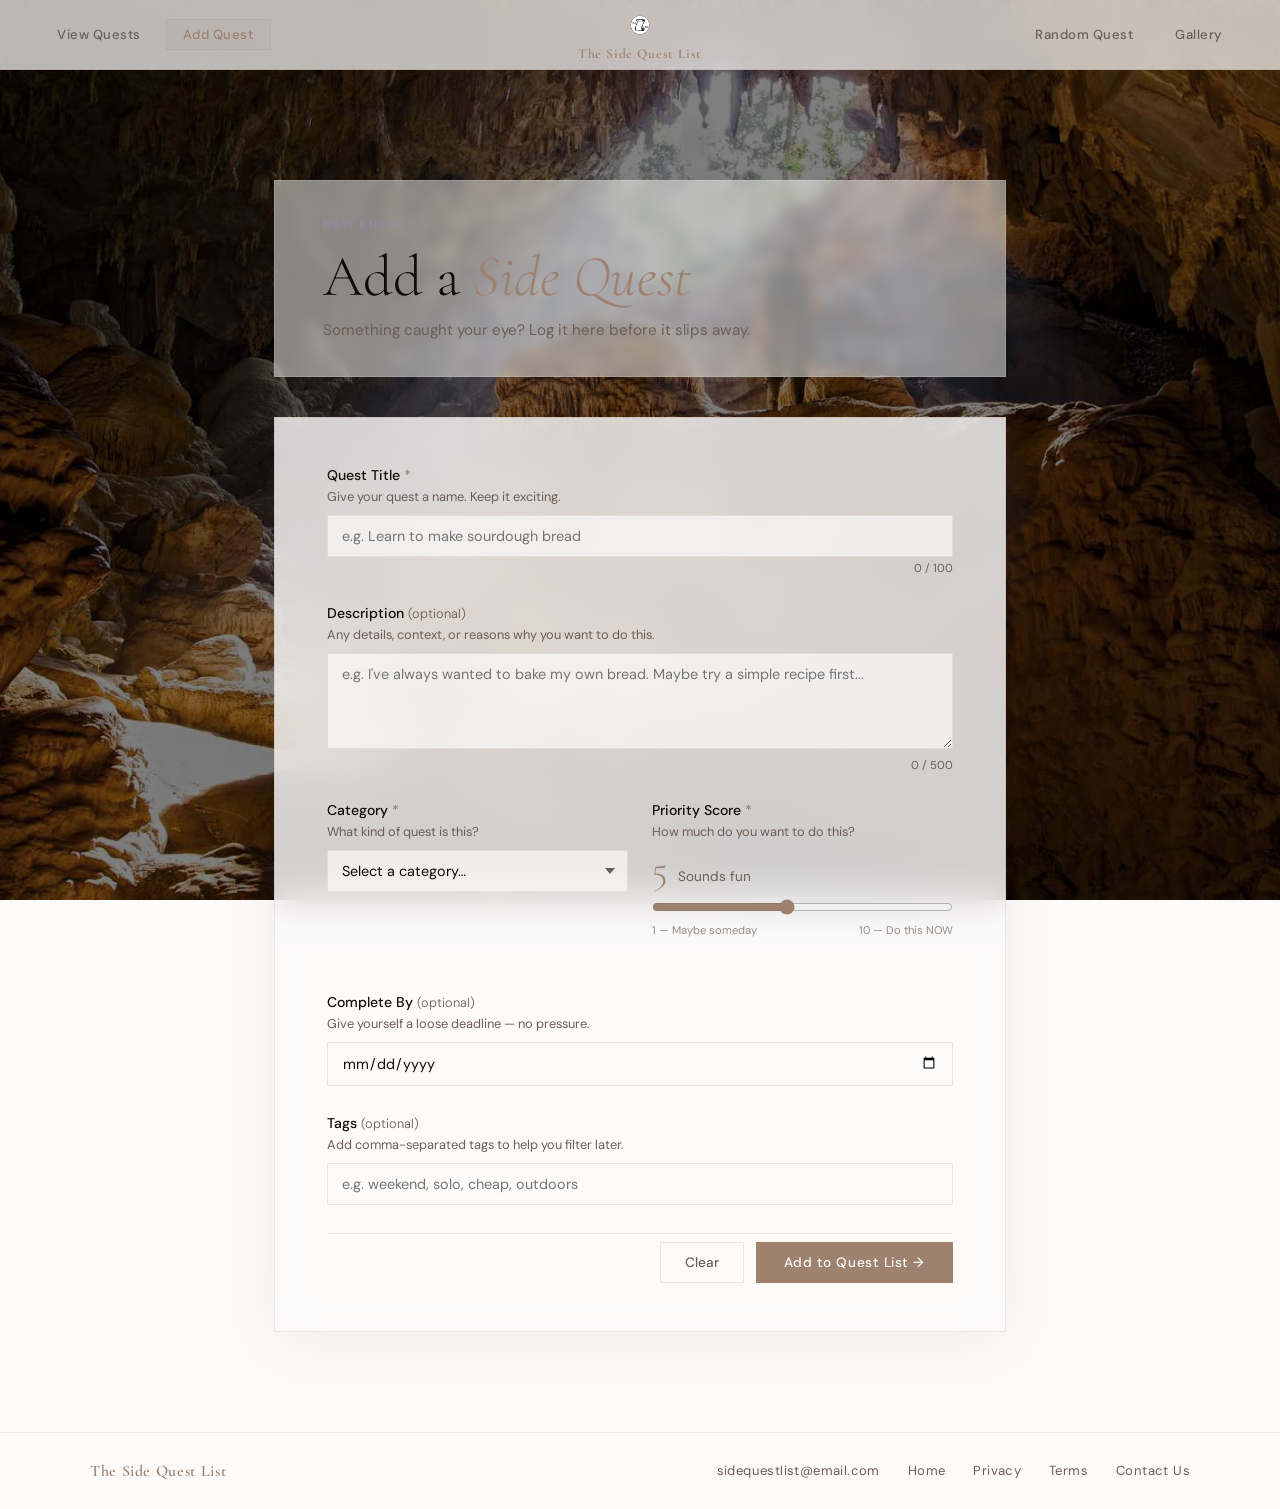
==== commit e8625a2c: "fixed the bug, updated the links to pages" ====
--- a/add_quest.html
+++ b/add_quest.html
@@ -18,7 +18,7 @@
     <header class="navbar">
         <div class="nav-left">
             <a href="view_quest.html">View Quests</a>
-            <a href="add_quest.html" class="nav-active">Add Quest</a>
+            <a href="index.html" class="nav-active">Add Quest</a>
         </div>
 
         <div class="nav-logo">
--- a/side_quest.css
+++ b/side_quest.css
@@ -661,22 +661,31 @@
     font-size: 0.72rem;
     letter-spacing: 0.12em;
     text-transform: uppercase;
-    color: var(--accent);
+    color: var(--background);
     padding: 12px 20px;
-    background: rgba(143,141,178,0.08);
-    border: 1px solid var(--card-border);
+    background: rgba(158, 129, 110, 0.75);
+    border: 1px solid rgba(158, 129, 110, 0.4);
 }
 .thoughts-table td {
     padding: 14px 20px;
     vertical-align: top;
-    color: var(--text-muted);
-    border: 1px solid var(--card-border);
-    background: var(--card-bg);
+    color: var(--background);
+    border: 1px solid rgba(158, 129, 110, 0.3);
+    background: rgba(14, 11, 9, 0.55);
     line-height: 1.6;
 }
-.thoughts-table td:first-child { white-space: nowrap; color: var(--primary); font-weight: 500; width: 140px; }
-.thoughts-table td:nth-child(2) { color: var(--text); font-weight: 400; width: 220px; }
-.thoughts-table tr:hover td { background: rgba(158,129,110,0.04); }
+.thoughts-table td:first-child { 
+    white-space: nowrap; 
+    color: var(--secondary); 
+    font-weight: 500; 
+    width: 140px; 
+}
+.thoughts-table td:nth-child(2) { 
+    color: var(--background); 
+    font-weight: 400; 
+    width: 220px; 
+}
+.thoughts-table tr:hover td { background: rgba(158, 129, 110, 0.50); }
 
 
 .modal-backdrop {
